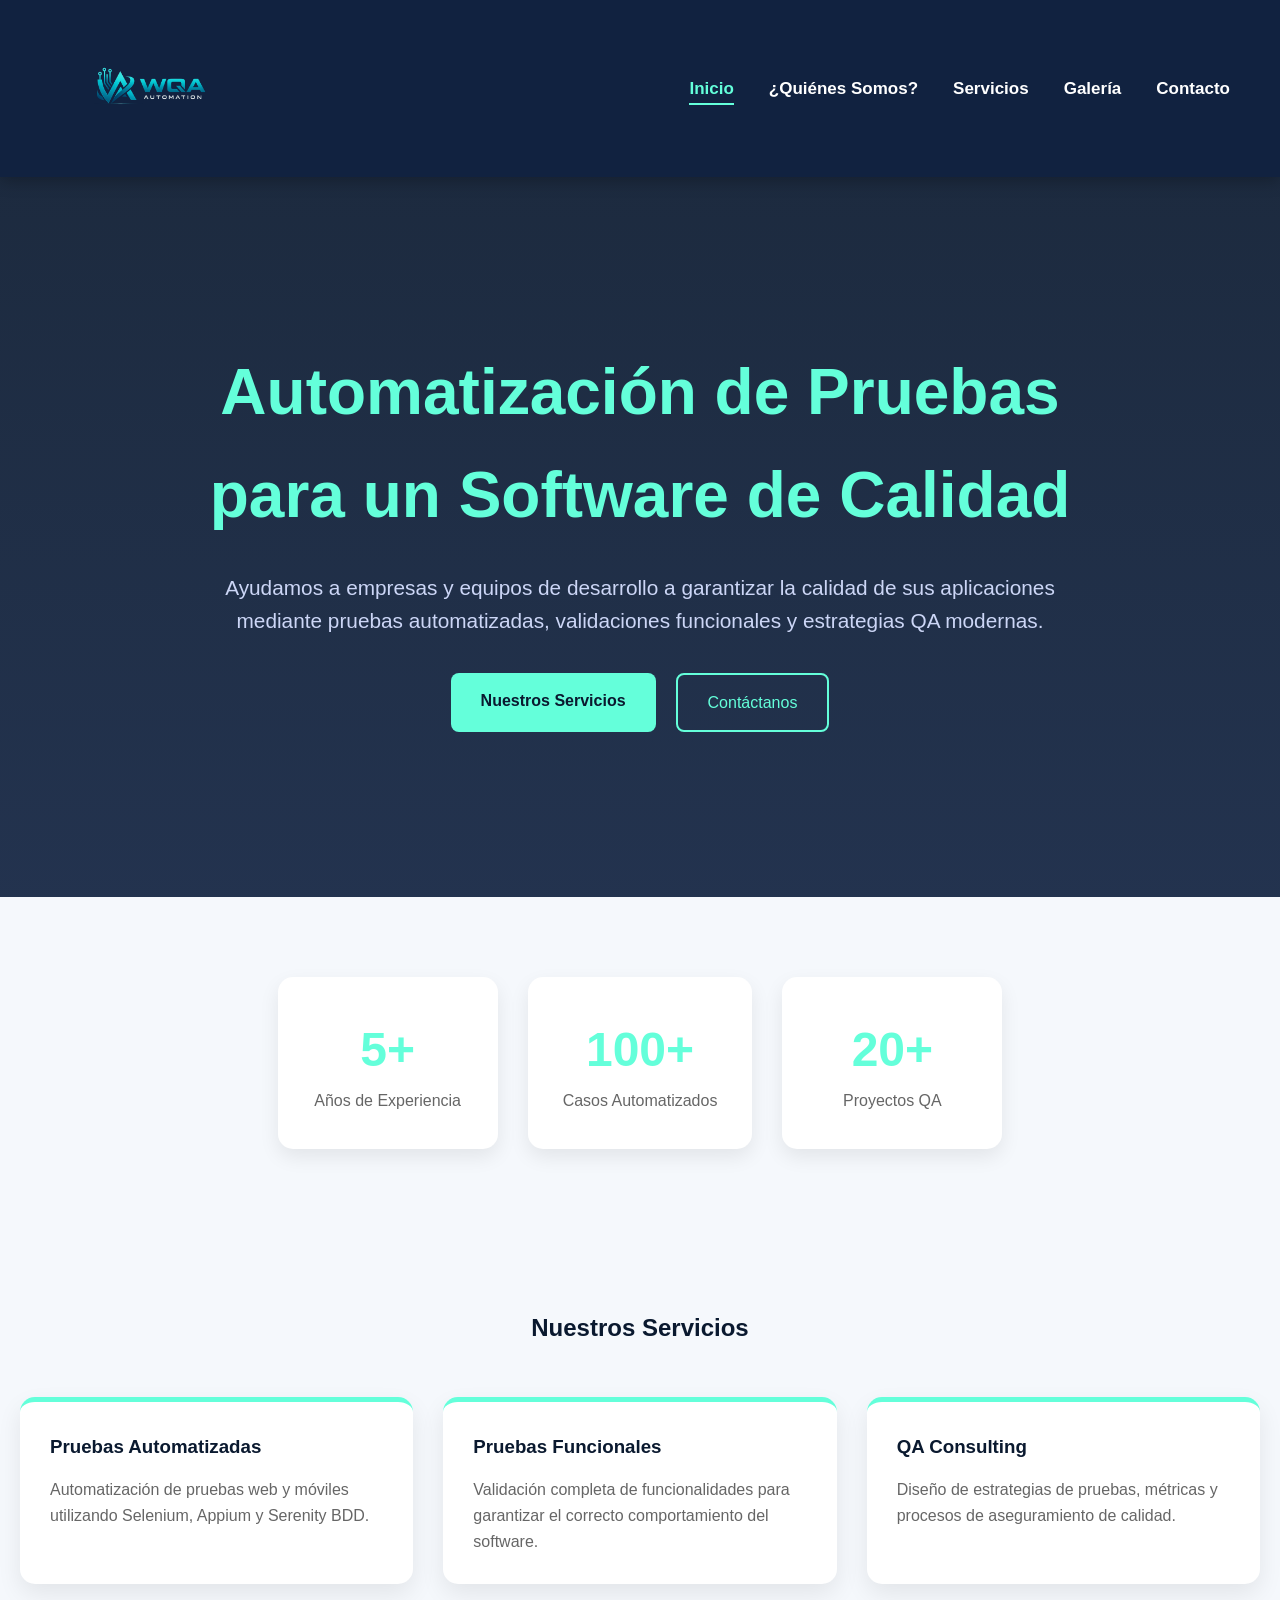
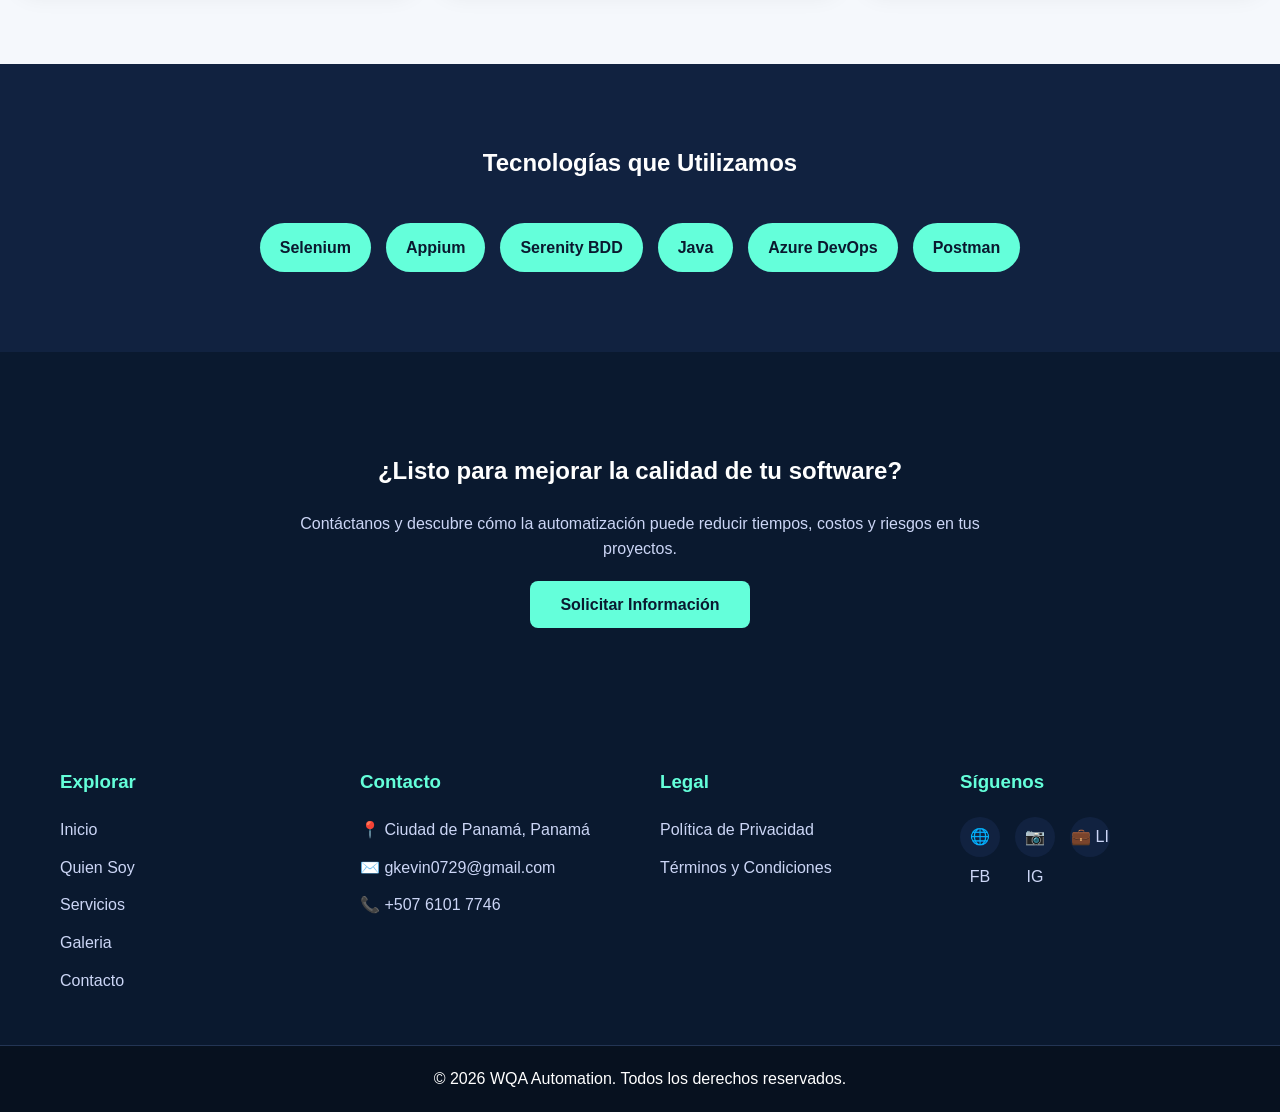
==== html/index.html @ 90171b46 "agg15" ====
<!DOCTYPE html>
<html lang="es">
<head>
    <meta charset="UTF-8"><!--Normativas-->
    <meta name="viewport" content="width=device-width, initial-scale=1.0">

    <link rel="StyleSheet" href="../css/style1.css" type=" text/css">
    <link rel="StyleSheet" href="../css/style2.css" type=" text/css">
    <link rel="icon" type="image/png" href="../img/logo3.png">

    <title>Inicio</title>
</head>

<body>
<header class="encabezado">

    <div class="encabezado-contenido">

        <div class="logo">
            <img src="../img/logo2.png" alt="WQA Automation">
        </div>

        <nav class="nav-menu">
            <ul>
                <li><a href="html1.html" class="active">Inicio</a></li>
                <li><a href="html2.html">¿Quiénes Somos?</a></li>
                <li><a href="html3.html">Servicios</a></li>
                <li><a href="html4.html">Galería</a></li>
                <li><a href="html5.html">Contacto</a></li>
            </ul>
        </nav>

    </div>

</header>

<section class="hero">

    <div class="hero-content">

        <h1>Automatización de Pruebas para un Software de Calidad</h1>

        <p>
            Ayudamos a empresas y equipos de desarrollo a garantizar la calidad
            de sus aplicaciones mediante pruebas automatizadas, validaciones
            funcionales y estrategias QA modernas.
        </p>

        <div class="hero-buttons">
            <a href="html3.html" class="btn-primary">Nuestros Servicios</a>
            <a href="html5.html" class="btn-secondary">Contáctanos</a>
        </div>

    </div>

</section>

<section class="stats">

    <div class="stat-box">
        <h2>5+</h2>
        <p>Años de Experiencia</p>
    </div>

    <div class="stat-box">
        <h2>100+</h2>
        <p>Casos Automatizados</p>
    </div>

    <div class="stat-box">
        <h2>20+</h2>
        <p>Proyectos QA</p>
    </div>

</section>

<section class="services-preview">

    <h2>Nuestros Servicios</h2>

    <div class="service-grid">

        <div class="service-card">
            <h3>Pruebas Automatizadas</h3>
            <p>
                Automatización de pruebas web y móviles utilizando
                Selenium, Appium y Serenity BDD.
            </p>
        </div>

        <div class="service-card">
            <h3>Pruebas Funcionales</h3>
            <p>
                Validación completa de funcionalidades para garantizar
                el correcto comportamiento del software.
            </p>
        </div>

        <div class="service-card">
            <h3>QA Consulting</h3>
            <p>
                Diseño de estrategias de pruebas, métricas y procesos
                de aseguramiento de calidad.
            </p>
        </div>

    </div>

</section>

<section class="tools">

    <h2>Tecnologías que Utilizamos</h2>

    <div class="tools-grid">
        <span>Selenium</span>
        <span>Appium</span>
        <span>Serenity BDD</span>
        <span>Java</span>
        <span>Azure DevOps</span>
        <span>Postman</span>
    </div>

</section>

<section class="cta">

    <h2>¿Listo para mejorar la calidad de tu software?</h2>

    <p>
        Contáctanos y descubre cómo la automatización puede reducir tiempos,
        costos y riesgos en tus proyectos.
    </p>

    <a href="html5.html" class="btn-primary">
        Solicitar Información
    </a>

</section>

<footer class="site-footer">
    <div class="footer-container">
        <!-- Columna 1: Enlaces -->
        <div class="footer-column">
            <h3>Explorar</h3>
            <ul>
                <li><a href="html1.html">Inicio</a></li>
                <li><a href="html2.html">Quien Soy</a></li>
                <li><a href="html3.html">Servicios</a></li>
                <li><a href="html4.html">Galeria</a></li>
                <li><a href="html5.html">Contacto</a></li>
            </ul>
        </div>

        <!-- Columna 2: Contacto -->
        <div class="footer-column">
            <h3>Contacto</h3>
            <p>📍 Ciudad de Panamá, Panamá</p>
            <p>✉️ gkevin0729@gmail.com</p>
            <p>📞 +507 6101 7746</p>
        </div>

        <!-- Columna 3: Legal -->
        <div class="footer-column">
            <h3>Legal</h3>
            <ul>
                <li><a href="#">Política de Privacidad</a></li>
                <li><a href="#">Términos y Condiciones</a></li>
            </ul>
        </div>

        <!-- Columna 4: Redes Sociales -->
        <div class="footer-column">
            <h3>Síguenos</h3>
            <div class="social-icons">
                <a href="#" aria-label="Facebook">🌐 FB</a>
                <a href="#" aria-label="Instagram">📷 IG</a>
                <a href="#" aria-label="LinkedIn">💼 LI</a>
            </div>
        </div>
    </div>
    
    <div class="footer-bottom">
        <p>&copy; 2026 WQA Automation. Todos los derechos reservados.</p>
    </div>
</footer>


</body>
</html>
---- css/style1.css ----
/* ===================================
   RESET GENERAL
=================================== */

*{
    margin: 0;
    padding: 0;
    box-sizing: border-box;
}

/* ===================================
   BODY
=================================== */

body{
    font-family: 'Segoe UI', Tahoma, Geneva, Verdana, sans-serif;
    background-color: #f5f8fc;
    color: #333;
    line-height: 1.6;
}

/* ==========================
   HEADER WQA AUTOMATION
========================== */

.encabezado{
    position: sticky;
    top: 0;

    width: 100%;

    background: #112240;

    box-shadow: 0 4px 15px rgba(0,0,0,0.25);

    z-index: 1000;
}

/* Contenedor interno */

.encabezado-contenido{
    max-width: 1400px;

    margin: 0 auto;

    display: flex;
    justify-content: space-between;
    align-items: center;

    padding: 15px 50px;
}

/* ==========================
   LOGO
========================== */

.logo{
    display: flex;
    align-items: center;
}

.logo img{
    width: 220px;
    height: auto;
    display: block;

    transition: transform .3s ease;
}

.logo img:hover{
    transform: scale(1.05);
}

/* ==========================
   MENÚ
========================== */

.nav-menu ul{
    display: flex;
    align-items: center;

    gap: 35px;

    list-style: none;
}

.nav-menu li{
    list-style: none;
}

.nav-menu a{
    text-decoration: none;

    color: #ffffff;

    font-size: 17px;
    font-weight: 600;

    transition: all .3s ease;
}

.nav-menu a:hover{
    color: #64ffda;
}

/* Página activa */

.nav-menu a.active{
    color: #64ffda;

    border-bottom: 2px solid #64ffda;

    padding-bottom: 5px;
}

/* ==========================
   RESPONSIVE
========================== */

@media(max-width: 992px){

    .encabezado-contenido{
        flex-direction: column;
        gap: 20px;
    }

    .logo img{
        width: 180px;
    }

    .nav-menu ul{
        flex-wrap: wrap;
        justify-content: center;
        gap: 20px;
    }
}

@media(max-width: 768px){

    .encabezado-contenido{
        padding: 15px 20px;
    }

    .nav-menu ul{
        flex-direction: column;
        gap: 15px;
    }

    .nav-menu a{
        font-size: 16px;
    }

    .logo img{
        width: 150px;
    }
}

/* ===================================
   HERO
=================================== */

.hero{
    background: linear-gradient(
        rgba(10,25,47,.92),
        rgba(17,34,64,.92)
    );

    min-height: 80vh;

    display: flex;
    justify-content: center;
    align-items: center;

    text-align: center;
    padding: 50px;
}

.hero-content{
    max-width: 900px;
}

.hero h1{
    font-size: 4rem;
    color: #64ffda;
    margin-bottom: 25px;
}

.hero p{
    color: #ccd6f6;
    font-size: 1.3rem;
    margin-bottom: 35px;
}

.hero-buttons{
    display: flex;
    justify-content: center;
    gap: 20px;
}

/* ===================================
   BOTONES
=================================== */

.btn-primary{
    background: #64ffda;
    color: #0a192f;
    padding: 15px 30px;
    border-radius: 8px;
    text-decoration: none;
    font-weight: bold;
    transition: .3s;
}

.btn-primary:hover{
    transform: translateY(-4px);
}

.btn-secondary{
    border: 2px solid #64ffda;
    color: #64ffda;
    padding: 15px 30px;
    border-radius: 8px;
    text-decoration: none;
    transition: .3s;
}

.btn-secondary:hover{
    background: #64ffda;
    color: #0a192f;
}

/* ===================================
   ESTADÍSTICAS
=================================== */

.stats{
    display: flex;
    justify-content: center;
    flex-wrap: wrap;
    gap: 30px;
    padding: 80px 20px;
}

.stat-box{
    background: white;
    min-width: 220px;
    padding: 35px;
    text-align: center;
    border-radius: 15px;
    box-shadow: 0 8px 20px rgba(0,0,0,.08);
}

.stat-box h2{
    color: #64ffda;
    font-size: 3rem;
}

.stat-box p{
    color: #666;
}

/* ===================================
   SERVICIOS
=================================== */

.services-preview{
    padding: 80px 20px;
}

.services-preview h2{
    text-align: center;
    margin-bottom: 50px;
    color: #0a192f;
}

.service-grid{
    display: grid;
    grid-template-columns: repeat(auto-fit,minmax(280px,1fr));
    gap: 30px;
}

.service-card{
    background: white;
    padding: 30px;
    border-radius: 15px;
    border-top: 5px solid #64ffda;
    box-shadow: 0 10px 25px rgba(0,0,0,.08);
    transition: .3s;
}

.service-card:hover{
    transform: translateY(-10px);
}

.service-card h3{
    color: #0a192f;
    margin-bottom: 15px;
}

.service-card p{
    color: #666;
}

/* ===================================
   TECNOLOGÍAS
=================================== */

.tools{
    background: #112240;
    padding: 80px 20px;
    text-align: center;
}

.tools h2{
    color: white;
    margin-bottom: 40px;
}

.tools-grid{
    display: flex;
    justify-content: center;
    flex-wrap: wrap;
    gap: 15px;
}

.tools-grid span{
    background: #64ffda;
    color: #0a192f;
    padding: 12px 20px;
    border-radius: 30px;
    font-weight: bold;
}

/* ===================================
   CTA
=================================== */

.cta{
    background: #0a192f;
    text-align: center;
    padding: 100px 20px;
}

.cta h2{
    color: white;
    margin-bottom: 20px;
}

.cta p{
    color: #ccd6f6;
    max-width: 700px;
    margin: auto;
    margin-bottom: 30px;
}



/* ===================================
   RESPONSIVE
=================================== */

@media(max-width:768px){

    .encabezado{
        flex-direction: column;
        gap: 15px;
    }

    .nav-menu ul{
        flex-direction: column;
        text-align: center;
        gap: 10px;
    }

    .hero h1{
        font-size: 2.5rem;
    }

    .hero-buttons{
        flex-direction: column;
    }

    .footer-container{
        flex-direction: column;
    }
}
---- css/style2.css ----
/* ===================================
   FOOTER
=================================== */

.site-footer{
    background-color: #0a192f;
    color: white;
    padding-top: 50px;
}

.footer-container{
    max-width: 1200px;
    margin: auto;
    display: flex;
    justify-content: space-between;
    flex-wrap: wrap;
    gap: 40px;
    padding: 0 20px 40px;
}

.footer-column{
    flex: 1;
    min-width: 220px;
}

.footer-column h3{
    color: #64ffda;
    margin-bottom: 20px;
}

.footer-column ul{
    list-style: none;
}

.footer-column ul li,
.footer-column p{
    margin-bottom: 12px;
    color: #ccd6f6;
}

.footer-column a{
    text-decoration: none;
    color: #ccd6f6;
    transition: .3s;
}

.footer-column a:hover{
    color: #64ffda;
}

/* Redes */

.social-icons{
    display: flex;
    gap: 15px;
}

.social-icons a{
    width: 40px;
    height: 40px;
    background: #112240;
    border-radius: 50%;
    text-align: center;
    line-height: 40px;
    transition: .3s;
}

.social-icons a:hover{
    background: #64ffda;
    color: #0a192f;
}

/* Barra inferior */

.footer-bottom{
    text-align: center;
    background: #07111f;
    padding: 20px;
    border-top: 1px solid #233554;
}
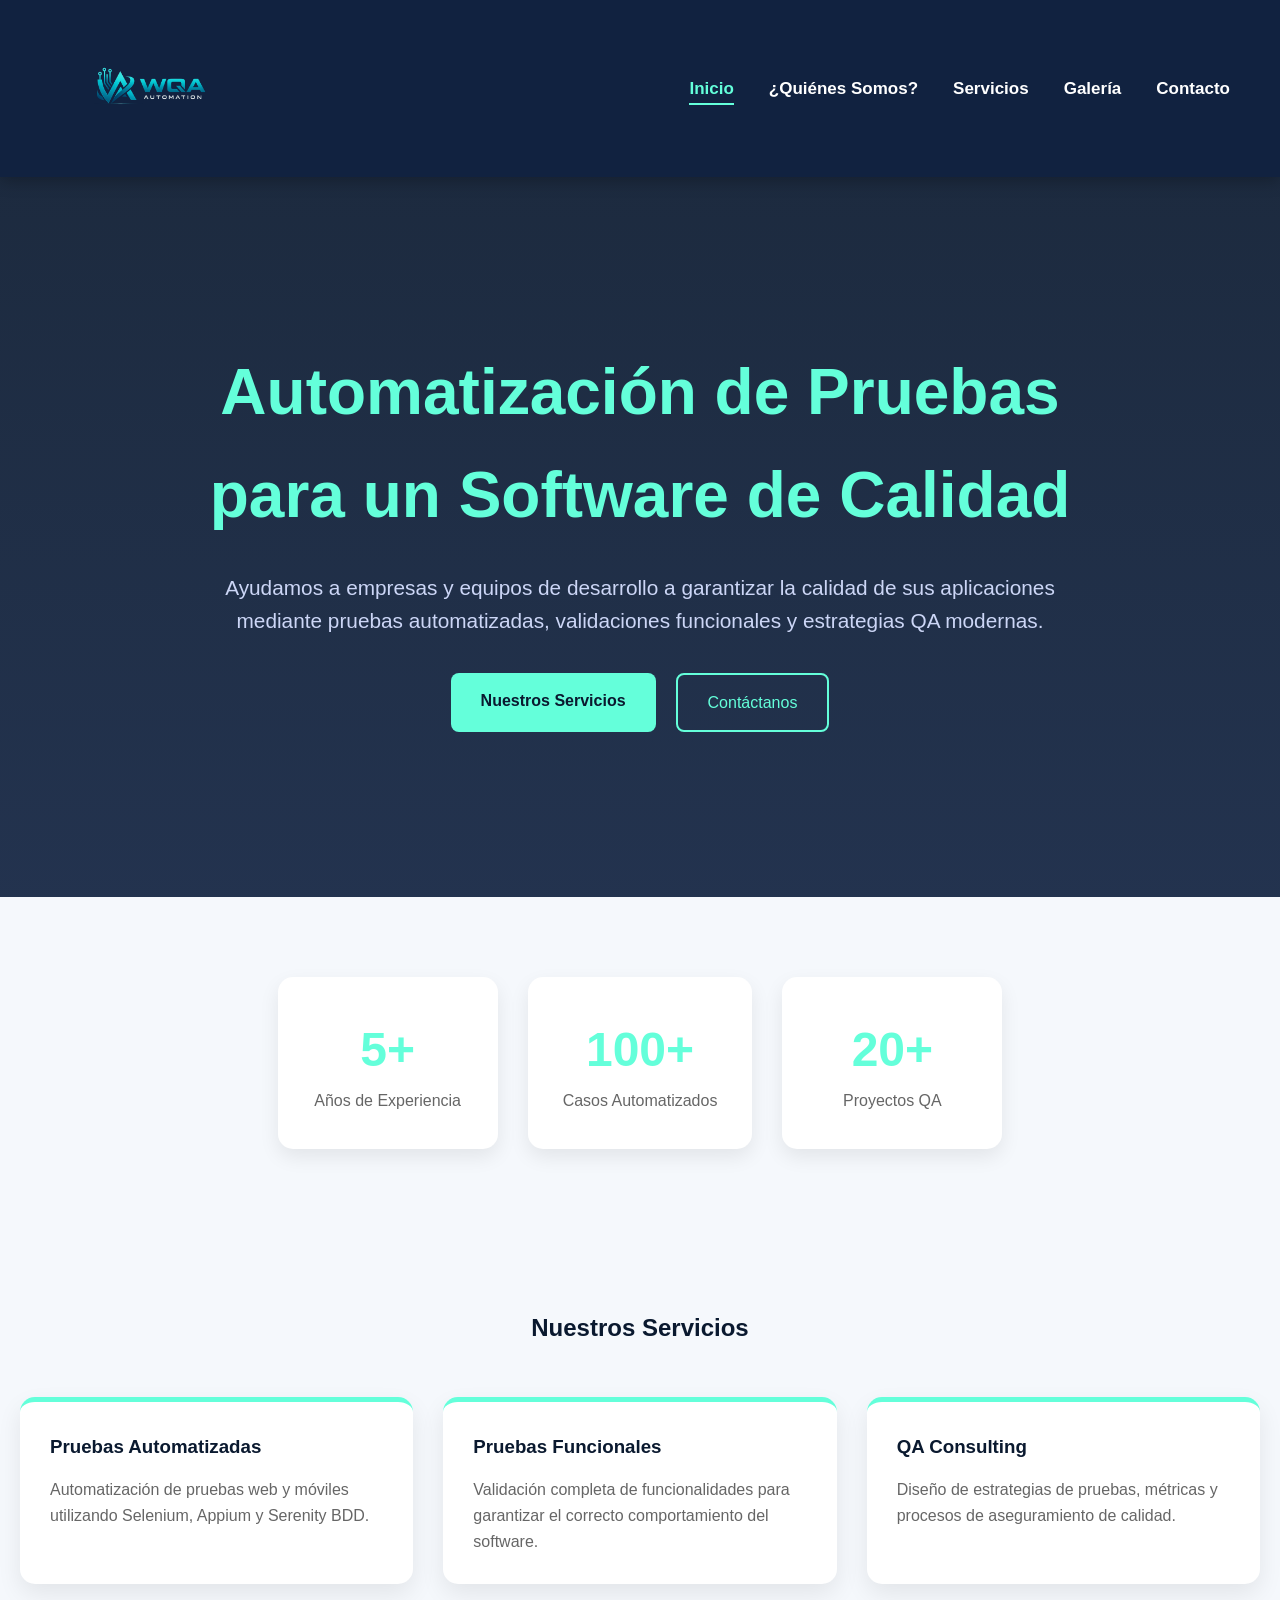
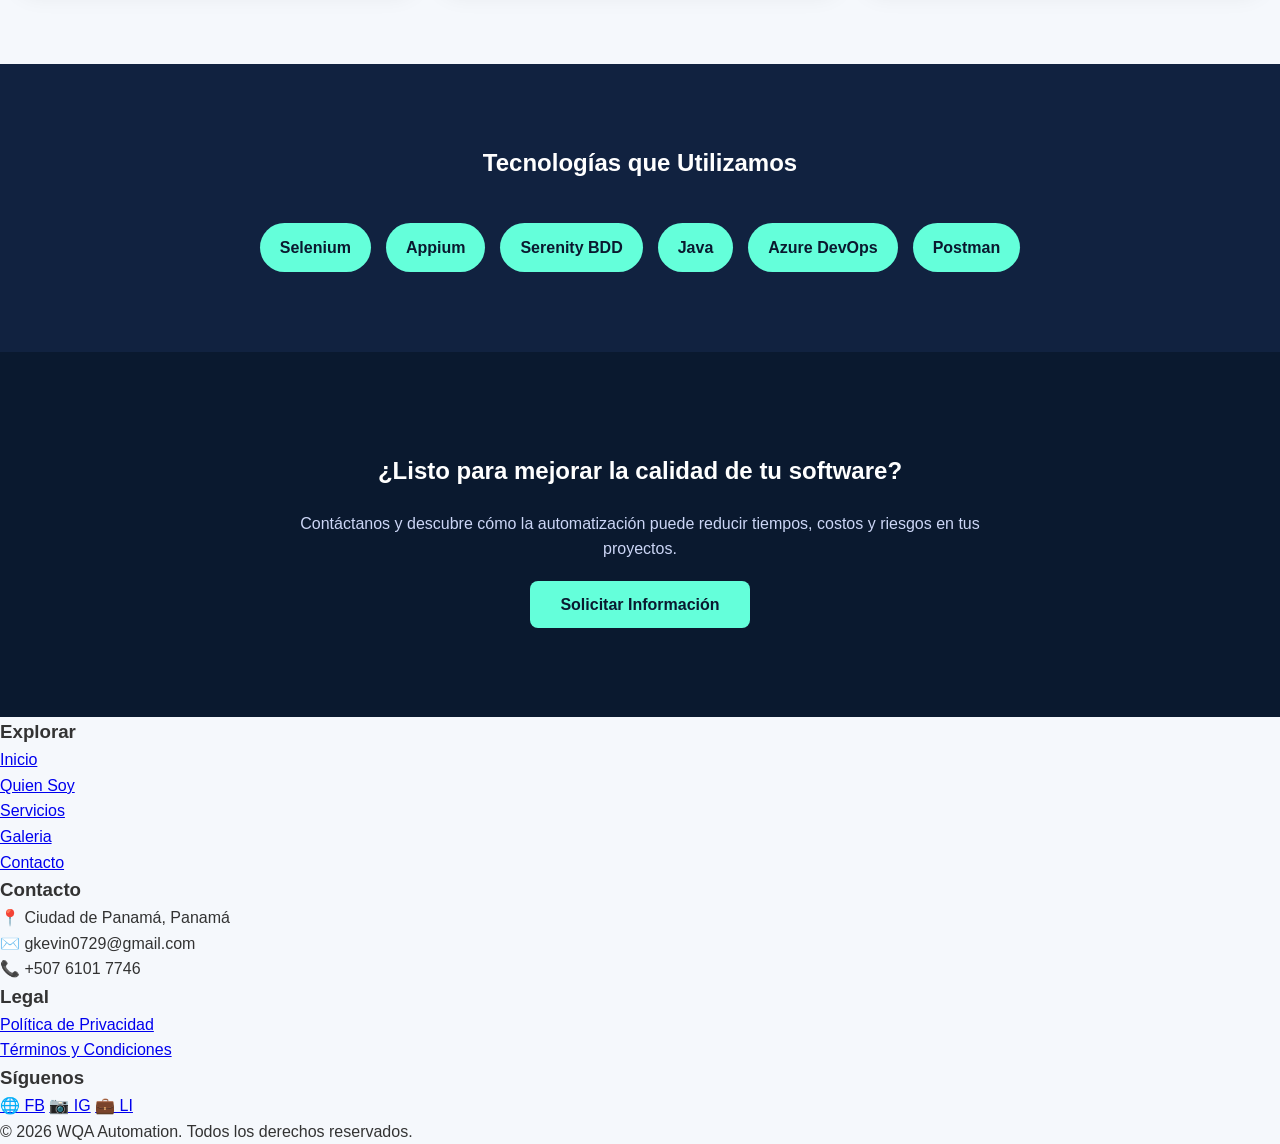
==== commit 0c9c9fc1: "agg16" ====
--- a/html/index.html
+++ b/html/index.html
@@ -5,7 +5,6 @@
     <meta name="viewport" content="width=device-width, initial-scale=1.0">
 
     <link rel="StyleSheet" href="../css/style1.css" type=" text/css">
-    <link rel="StyleSheet" href="../css/style2.css" type=" text/css">
     <link rel="icon" type="image/png" href="../img/logo3.png">
 
     <title>Inicio</title>
